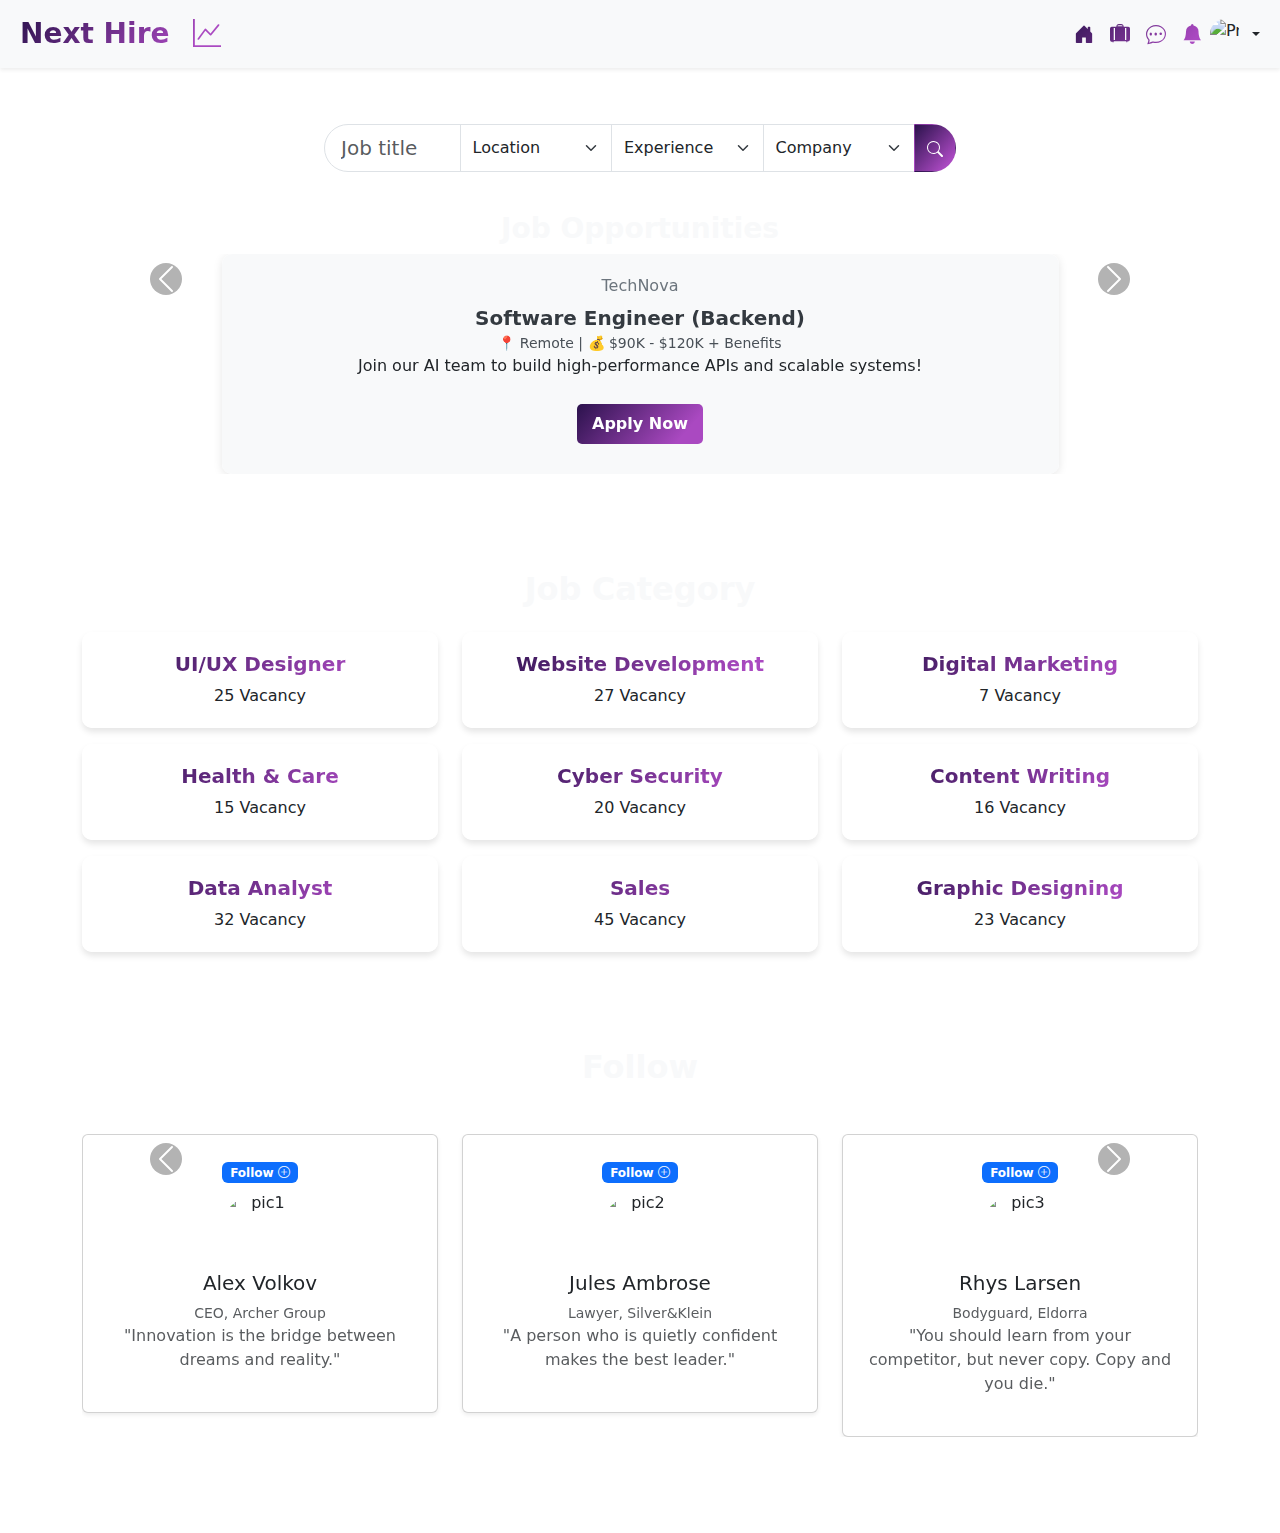
==== FrontEnd/Home-restyle/restyle.html @ b0c27ccc "Merge pull request #3 from Annesha-Pal/frontend-branch" ====
<!DOCTYPE html>
<html lang="en">
  <head>
    <meta charset="UTF-8" />
    <meta name="viewport" content="width=device-width, initial-scale=1.0" />
    <title>Home Page</title>

    <link
      href="https://cdn.jsdelivr.net/npm/bootstrap@5.3.0/dist/css/bootstrap.min.css"
      rel="stylesheet"
    />
    <link rel="stylesheet" href="restyle.css" />
    <link rel="icon" type="image/png" href="Favicon- Next Hire.png" />
    <link
      rel="stylesheet"
      href="https://cdn.jsdelivr.net/npm/bootstrap-icons@1.11.3/font/bootstrap-icons.min.css"
    />
    <link
      href="https://cdn.jsdelivr.net/npm/bootstrap@5.3.3/dist/css/bootstrap.min.css"
      rel="stylesheet"
      integrity="sha384-QWTKZyjpPEjISv5WaRU9OFeRpok6YctnYmDr5pNlyT2bRjXh0JMhjY6hW+ALEwIH"
      crossorigin="anonymous"
    />

    <link
      rel="stylesheet"
      href="https://cdnjs.cloudflare.com/ajax/libs/bootstrap/5.3.3/css/bootstrap-grid.min.css"
      integrity="sha512-i1b/nzkVo97VN5WbEtaPebBG8REvjWeqNclJ6AItj7msdVcaveKrlIIByDpvjk5nwHjXkIqGZscVxOrTb9tsMA=="
      crossorigin="anonymous"
      referrerpolicy="no-referrer"
    />
  </head>
  <body>
    <!-- Header Section-->

    <nav class="navbar navbar-expand-lg navbar-light bg-light shadow-sm p-2">
      <div class="container-fluid">
        <!-- Brand and Logo -->
        <div class="d-flex align-items-center" id="next-logo">
          <a class="navbar-brand fw-bold fs-3" href="#">Next Hire</a>
          <i class="bi bi-graph-up fs-3 text-primary ms-2"></i>
        </div>

        <!-- Mobile Toggle Button -->
        <button
          class="navbar-toggler"
          type="button"
          data-bs-toggle="collapse"
          data-bs-target="#navbarNav"
        >
          <span class="navbar-toggler-icon"></span>
        </button>

        <!-- Navbar Links -->
        <div class="collapse navbar-collapse" id="navbarNav">
          <ul class="navbar-nav ms-auto" id="icons">
            <li class="nav-item">
              <a class="nav-link" href="#"
                ><i class="bi bi-house-door-fill fs-5"></i
              ></a>
            </li>
            <li class="nav-item">
              <a class="nav-link" href="#"
                ><i class="bi bi-suitcase-lg-fill fs-5"></i
              ></a>
            </li>
            <li class="nav-item">
              <a class="nav-link" href="#"
                ><i class="bi bi-chat-dots fs-5"></i
              ></a>
            </li>
            <li class="nav-item">
              <a class="nav-link" href="#"
                ><i class="bi bi-bell-fill fs-5"></i
              ></a>
            </li>
          </ul>

          <!-- Profile Dropdown -->
          <div class="dropdown">
            <a
              class="nav-link dropdown-toggle d-flex align-items-center"
              href="#"
              id="profileDropdown"
              role="button"
              data-bs-toggle="dropdown"
            >
              <img
                src="https://img.freepik.com/premium-vector/default-avatar-profile-icon-social-media-user-image-gray-avatar-icon-blank-profile-silhouette-vector-illustration_561158-3383.jpg"
                class="rounded-circle me-2"
                alt="Profile"
                width="30"
                height="30"
              />
            </a>

            <ul class="dropdown-menu dropdown-menu-end">
              <li>
                <a class="dropdown-item" href="#"
                  ><i class="bi bi-person-circle me-2"></i> My Profile</a
                >
              </li>
              <li>
                <a class="dropdown-item" href="#"
                  ><i class="bi bi-heart me-2"></i> Watchlist</a
                >
              </li>
              <li>
                <a class="dropdown-item" href="#"
                  ><i class="bi bi-plus-circle me-2"></i> Post a Job</a
                >
              </li>
              <li>
                <a class="dropdown-item" href="#"
                  ><i class="bi bi-qr-code me-2"></i> Manage Account</a
                >
              </li>
              <li>
                <a class="dropdown-item" href="#"
                  ><i class="bi bi-shield-check me-2"></i> Privacy and
                  Cookies</a
                >
              </li>
              <li>
                <a class="dropdown-item" href="#"
                  ><i class="bi bi-patch-check me-2"></i> Buy a Plan</a
                >
              </li>
              <li>
                <a class="dropdown-item" href="#"
                  ><i class="bi bi-info-circle me-2"></i> Help</a
                >
              </li>
              <li>
                <a class="dropdown-item" href="#"
                  ><i class="bi bi-gear me-2"></i> Settings</a
                >
              </li>
              <li>
                <a class="dropdown-item text-danger" href="#" id="danger"
                  ><i class="bi bi-box-arrow-right me-2"></i> Logout</a
                >
              </li>
            </ul>
          </div>
        </div>
      </div>
    </nav>

    <!--Search box-->
    <div class="middlebody p-2">
      <div class="jobsearch mt-5">
        <form class="search-bar">
          <div class="input-group w-50 mx-auto">
            <input
              type="search"
              id="job-control"
              class="form-control form-control-lg"
              name="from"
              placeholder="Job title"
            />
            <select
              class="form-select"
              id="locationSelect"
              aria-labelledby="locationLabel"
            >
              <option selected disabled>Location</option>
              <option value="1">India</option>
              <option value="2">London</option>
              <option value="3">New York</option>
              <option value="4">Canada</option>
              <option value="5">America</option>
              <option value="6">China</option>
              <option value="7">Australia</option>
            </select>
            <select
              class="form-select"
              id="experienceSelect"
              aria-labelledby="experienceLabel"
            >
              <option selected disabled>Experience</option>
              <option value="1">Freshers</option>
              <option value="2">1-9 Year</option>
              <option value="3">9-15 Years</option>
              <option value="4">15+ Years</option>
              <option value="5">25+ Years</option>
              <option value="6">35+ Years</option>
            </select>
            <select
              class="form-select"
              id="companySelect"
              aria-labelledby="companyLabel"
            >
              <option selected disabled>Company</option>
              <option value="1">Google</option>
              <option value="2">Apple</option>
              <option value="3">Microsoft</option>
              <option value="4">Tesla</option>
              <option value="5">Amazon</option>
              <option value="6">NVIDIA</option>
              <option value="7">IBM</option>
              <option value="8">Adobe</option>
            </select>
            <button class="btn btn-outine-light" id="search-icon">
              <svg
                xmlns="http://www.w3.org/2000/svg"
                width="16"
                height="16"
                fill="currentColor"
                class="bi bi-search"
                viewBox="0 0 16 16"
              >
                <path
                  d="M11.742 10.344a6.5 6.5 0 1 0-1.397 1.398h-.001q.044.06.098.115l3.85 3.85a1 1 0 0 0 1.415-1.414l-3.85-3.85a1 1 0 0 0-.115-.1zM12 6.5a5.5 5.5 0 1 1-11 0 5.5 5.5 0 0 1 11 0"
                />
              </svg>
            </button>
          </div>
          <div id="alert-message"></div>
        </form>

        <div id="alert-message"></div>
      </div>

      <!-- First Section -->
      <div class="container carousel-container">
        <h3 class="text-center fw-bold text-light">Job Opportunities</h3>

        <div id="jobCarousel" class="carousel slide" data-bs-ride="carousel">
          <div class="carousel-inner">
            <!-- Slide 1 -->
            <div class="carousel-item active">
              <div class="d-flex justify-content-center">
                <div class="job-card w-75">
                  <div class="company-name">TechNova</div>
                  <div class="job-title">Software Engineer (Backend)</div>
                  <div class="job-details">
                    📍 Remote | 💰 $90K - $120K + Benefits
                  </div>
                  <p>
                    Join our AI team to build high-performance APIs and scalable
                    systems!
                  </p>
                  <a href="#" class="apply-btn">Apply Now</a>
                </div>
              </div>
            </div>

            <!-- Slide 2 -->
            <div class="carousel-item">
              <div class="d-flex justify-content-center">
                <div class="job-card w-75">
                  <div class="company-name">CreativeLabs</div>
                  <div class="job-title">UI/UX Designer</div>
                  <div class="job-details">
                    📍 New York, NY (Hybrid) | 💰 $70K - $90K
                  </div>
                  <p>
                    Craft intuitive and user-friendly experiences for mobile and
                    web applications.
                  </p>
                  <a href="#" class="apply-btn">Apply Now</a>
                </div>
              </div>
            </div>

            <!-- Slide 3 -->
            <div class="carousel-item">
              <div class="d-flex justify-content-center">
                <div class="job-card w-75">
                  <div class="company-name">FinTech Hub</div>
                  <div class="job-title">Product Manager</div>
                  <div class="job-details">
                    📍 Remote | 💰 Competitive + Stock Options
                  </div>
                  <p>
                    Lead our product roadmap and drive innovation in financial
                    solutions.
                  </p>
                  <a href="#" class="apply-btn">Apply Now</a>
                </div>
              </div>
            </div>
          </div>

          <!-- Navigation Buttons -->
          <button
            class="carousel-control-prev"
            type="button"
            data-bs-target="#jobCarousel"
            data-bs-slide="prev"
            title="Previous job"
            aria-label="Previous job opportunity"
          >
            <span class="carousel-control-prev-icon" aria-hidden="true"></span>
            <span class="visually-hidden">Previous</span>
          </button>
          <button
            class="carousel-control-next"
            type="button"
            data-bs-target="#jobCarousel"
            data-bs-slide="next"
            title="Next job"
            aria-label="Next job opportunity"
          >
            <span class="carousel-control-next-icon" aria-hidden="true"></span>
            <span class="visually-hidden">Next</span>
          </button>
        </div>
      </div>
    </div>

    <!-- Second Section -->

    <div class="container text-center mt-5">
      <h2>
        <span class="text-light fw-bold">Job</span>
        <span class="text-light fw-bold">Category</span>
      </h2>
      <div class="jobopening">
        <div class="row mt-4">
          <div class="col-md-4">
            <div class="job-box">
              <h5>UI/UX Designer</h5>
              <p>25 Vacancy</p>
            </div>
          </div>
          <div class="col-md-4">
            <div class="job-box">
              <h5>Website Development</h5>
              <p>27 Vacancy</p>
            </div>
          </div>
          <div class="col-md-4">
            <div class="job-box">
              <h5>Digital Marketing</h5>
              <p>7 Vacancy</p>
            </div>
          </div>
        </div>

        <div class="row mt-3">
          <div class="col-md-4">
            <div class="job-box">
              <h5>Health & Care</h5>
              <p>15 Vacancy</p>
            </div>
          </div>
          <div class="col-md-4">
            <div class="job-box">
              <h5>Cyber Security</h5>
              <p>20 Vacancy</p>
            </div>
          </div>
          <div class="col-md-4">
            <div class="job-box">
              <h5>Content Writing</h5>
              <p>16 Vacancy</p>
            </div>
          </div>
        </div>

        <div class="row mt-3">
          <div class="col-md-4">
            <div class="job-box">
              <h5>Data Analyst</h5>
              <p>32 Vacancy</p>
            </div>
          </div>
          <div class="col-md-4">
            <div class="job-box">
              <h5>Sales</h5>
              <p>45 Vacancy</p>
            </div>
          </div>
          <div class="col-md-4">
            <div class="job-box">
              <h5>Graphic Designing</h5>
              <p>23 Vacancy</p>
            </div>
          </div>
        </div>
      </div>
    </div>

    <!--Third Section-->

    <section id="testimonials" class="py-5">
      <div class="container py-5">
        <div class="text-center mb-5">
          <h2 class="fw-bold text-light">Follow</h2>
        </div>

        <div id="ceoCarousel" class="carousel slide" data-bs-ride="carousel">
          <div class="carousel-inner">
            <!-- Slide 1 -->
            <div class="carousel-item active">
              <div class="row text-center">
                <div class="col-md-4">
                  <div class="card p-4 shadow-sm">
                    <div class="follow">
                      <span class="badge bg-primary mb-2"
                        >Follow <i class="bi bi-plus-circle"></i
                      ></span>
                    </div>
                    <img
                      class="testimonial-img mx-auto d-block"
                      src="https://i.pinimg.com/736x/29/3a/95/293a95ac45fab6249c593bdff49ee894.jpg"
                      alt="pic1"
                    />
                    <h5>Alex Volkov</h5>
                    <small class="text-muted">CEO, Archer Group</small>
                    <p class="text-muted">
                      "Innovation is the bridge between dreams and reality."
                    </p>
                  </div>
                </div>

                <div class="col-md-4">
                  <div class="card p-4 shadow-sm">
                    <div class="follow">
                      <span class="badge bg-primary mb-2"
                        >Follow <i class="bi bi-plus-circle"></i
                      ></span>
                    </div>
                    <img
                      class="testimonial-img mx-auto d-block"
                      src="https://i.pinimg.com/736x/16/a9/b9/16a9b9f6146fd0358ff0eb1397890c70.jpg"
                      alt="pic2"
                    />
                    <h5>Jules Ambrose</h5>
                    <small class="text-muted">Lawyer, Silver&Klein</small>
                    <p class="text-muted">
                      "A person who is quietly confident makes the best leader."
                    </p>
                  </div>
                </div>

                <div class="col-md-4">
                  <div class="card p-4 shadow-sm">
                    <div class="follow">
                      <span class="badge bg-primary mb-2"
                        >Follow <i class="bi bi-plus-circle"></i
                      ></span>
                    </div>
                    <img
                      class="testimonial-img mx-auto d-block"
                      src="https://i.pinimg.com/236x/a6/40/33/a640337a30c0c2589169a8749830610a.jpg"
                      alt="pic3"
                    />
                    <h5>Rhys Larsen</h5>
                    <small class="text-muted">Bodyguard, Eldorra</small>
                    <p class="text-muted">
                      "You should learn from your competitor, but never copy.
                      Copy and you die."
                    </p>
                  </div>
                </div>
              </div>
            </div>

            <!-- Slide 2 -->
            <div class="carousel-item">
              <div class="row text-center">
                <div class="col-md-4">
                  <div class="card p-4 shadow-sm">
                    <div class="follow">
                      <span class="badge bg-primary mb-2"
                        >Follow <i class="bi bi-plus-circle"></i
                      ></span>
                    </div>
                    <img
                      class="testimonial-img mx-auto d-block"
                      src="https://i.pinimg.com/736x/1b/91/c8/1b91c828b016749e88a0ec19992e8900.jpg"
                      alt="pic4"
                    />
                    <h5>Christian Harper</h5>
                    <small class="text-muted">CEO, Harper Security</small>
                    <p class="text-muted">
                      "Success is built on persistence, not luck."
                    </p>
                  </div>
                </div>

                <div class="col-md-4">
                  <div class="card p-4 shadow-sm">
                    <div class="follow">
                      <span class="badge bg-primary mb-2"
                        >Follow <i class="bi bi-plus-circle"></i
                      ></span>
                    </div>
                    <img
                      class="testimonial-img mx-auto d-block"
                      src="https://encrypted-tbn0.gstatic.com/images?q=tbn:ANd9GcQ3Xku0Yh4G8Z2k4GSCGMnnp_3qO_URsT-rHQ&s"
                      alt="pic5"
                    />
                    <h5>Dante Russo</h5>
                    <small class="text-muted">CEO, Russo Group</small>
                    <p class="text-muted">
                      "Every setback is a setup for a comeback."
                    </p>
                  </div>
                </div>

                <div class="col-md-4">
                  <div class="card p-4 shadow-sm">
                    <div class="follow">
                      <span class="badge bg-primary mb-2"
                        >Follow <i class="bi bi-plus-circle"></i
                      ></span>
                    </div>
                    <img
                      class="testimonial-img mx-auto d-block"
                      src="https://i.pinimg.com/736x/9e/5c/7b/9e5c7b209dc709dcc4f5608930e93a11.jpg"
                      alt="pic6"
                    />
                    <h5>Zade Meadows</h5>
                    <small class="text-muted">CEO ,Z Organisation</small>
                    <p class="text-muted">
                      "A leader is someone who brings people together."
                    </p>
                  </div>
                </div>
              </div>
            </div>
          </div>

          <!-- Carousel Controls -->
          <button
            class="carousel-control-prev"
            type="button"
            data-bs-target="#ceoCarousel"
            data-bs-slide="prev"
          >
            <span class="carousel-control-prev-icon" aria-hidden="true"></span>
          </button>
          <button
            class="carousel-control-next"
            type="button"
            data-bs-target="#ceoCarousel"
            data-bs-slide="next"
          >
            <span class="carousel-control-next-icon" aria-hidden="true"></span>
          </button>
        </div>
      </div>
    </section>

    <!--Fourth section-->

    <script src="https://cdn.jsdelivr.net/npm/bootstrap@5.3.0/dist/js/bootstrap.bundle.min.js"></script>
    <script src="https://kit.fontawesome.com/a076d05399.js"></script>
    <script src="https://cdnjs.cloudflare.com/ajax/libs/gsap/3.12.2/gsap.min.js"></script>
    <script src="restyle.js"></script>
  </body>
</html>
---- FrontEnd/Home-restyle/restyle.css ----
body {
  font-family: "Poppins", sans-serif;
}
.heading {
  width: 100vw;
  display: flex;
  justify-content: space-between;
}

#next-logo,
#icons {
  background: rgb(43, 18, 76);
  background: linear-gradient(
    131deg,
    rgba(43, 18, 76, 1) 0%,
    rgba(170, 73, 193, 1) 83%
  );
  -webkit-background-clip: text;
  -webkit-text-fill-color: transparent;
}
#search-icon {
  background: rgb(43, 18, 76);
  background: linear-gradient(
    131deg,
    rgba(43, 18, 76, 1) 0%,
    rgba(170, 73, 193, 1) 83%
  );
  color: white;
}
.search-bar .form-control,
.search-bar .form-select {
  border-radius: 50px 0 0 50px;
}

.search-bar .btn {
  border-radius: 0 25px 25px 0;
}

.carousel-container {
  max-width: 800px;
  margin: auto;
  padding: 40px 0;
}
.job-card {
  background: #f8f9faf8;
  padding: 20px;
  border-radius: 10px;
  text-align: center;
  min-height: 220px;
  box-shadow: 0px 2px 10px rgba(0, 0, 0, 0.1);
}
.job-title {
  font-size: 20px;
  font-weight: bold;
  color: #343a40;
}
#danger:hover {
  background-color: rgba(255, 0, 0, 0.422);
}
.company-name {
  font-size: 16px;
  color: #6c757d;
  margin-bottom: 5px;
}
.job-details {
  font-size: 14px;
  color: #495057;
}
.apply-btn {
  background: rgb(43, 18, 76);
  background: linear-gradient(
    131deg,
    rgba(43, 18, 76, 1) 0%,
    rgba(170, 73, 193, 1) 83%
  );
  color: white;
  padding: 8px 15px;
  border: none;
  border-radius: 5px;
  text-decoration: none;
  display: inline-block;
  margin-top: 10px;
  font-weight: bold;
}
.apply-btn:hover {
  background-color: #0056b3;
}
.carousel-control-prev,
.carousel-control-next {
  width: 40px;
  height: 50px;
  display: flex;
  justify-content: center;
  align-items: center;
}
.carousel-control-prev-icon,
.carousel-control-next-icon {
  color: white;
}
.carousel-item {
  transition: transform 0.8s ease-in-out, opacity 0.8s ease-in-out;
}
body {
  height: 100vh;
  background-image: url("https://images.pexels.com/photos/3183183/pexels-photo-3183183.jpeg?auto=compress&cs=tinysrgb&w=1260&h=750&dpr=2");
  background-size: cover;
  background-position: center;
  background-repeat: no-repeat;
  background-attachment: fixed;
}

.job-box {
  background: #fffffffa;
  padding: 20px;
  border-radius: 10px;
  box-shadow: 0 4px 6px rgba(0, 0, 0, 0.1);
  text-align: center;
}

.job-box h5 {
  background: rgb(43, 18, 76);
  background: linear-gradient(
    131deg,
    rgba(43, 18, 76, 1) 0%,
    rgba(170, 73, 193, 1) 83%
  );
  -webkit-background-clip: text;
  -webkit-text-fill-color: transparent;
  font-weight: bold;
}

.job-box p {
  margin: 0;
}

.job-box:hover {
  box-shadow: 0 12px 12px 12px rgba(0, 0, 0, 0.2);
  background: rgba(184, 180, 180, 0.409);

  color: black;
}

.job-box:hover p {
  color: #fff;
}
.testimonial-img {
  width: 80px;
  height: 80px;
  border-radius: 50%;
  object-fit: cover;
}
.carousel-control-prev-icon,
.carousel-control-next-icon {
  background-color: rgba(0, 0, 0, 0.596);
  border-radius: 50%;
}
#alert-message {
  position: absolute;
  background-color: #ffdddd;
  left: 45%;
  color: rgb(234, 60, 60);
  padding: 5px 10px;
  border: 1px solid red;
  border-radius: 5px;
  font-size: 10px;
  margin-top: 5px;
  display: none;
  align-items: center;
}
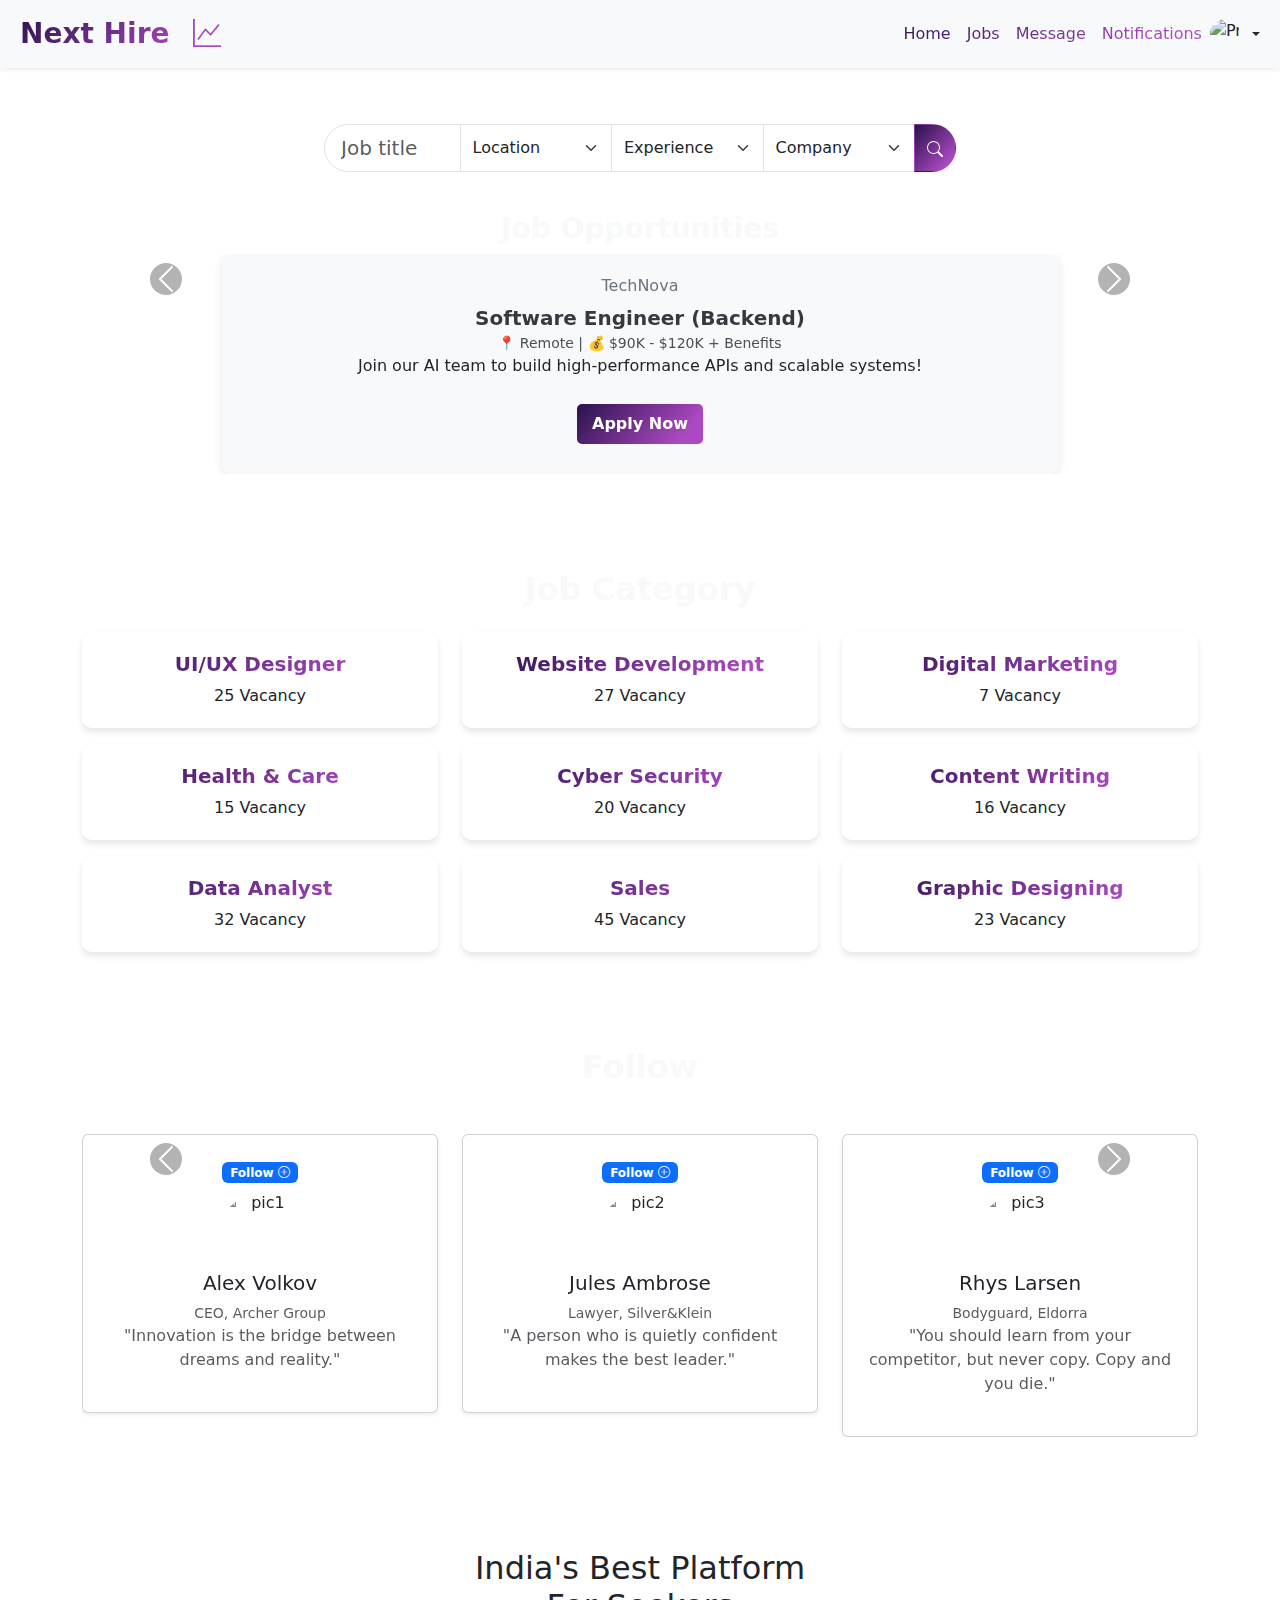
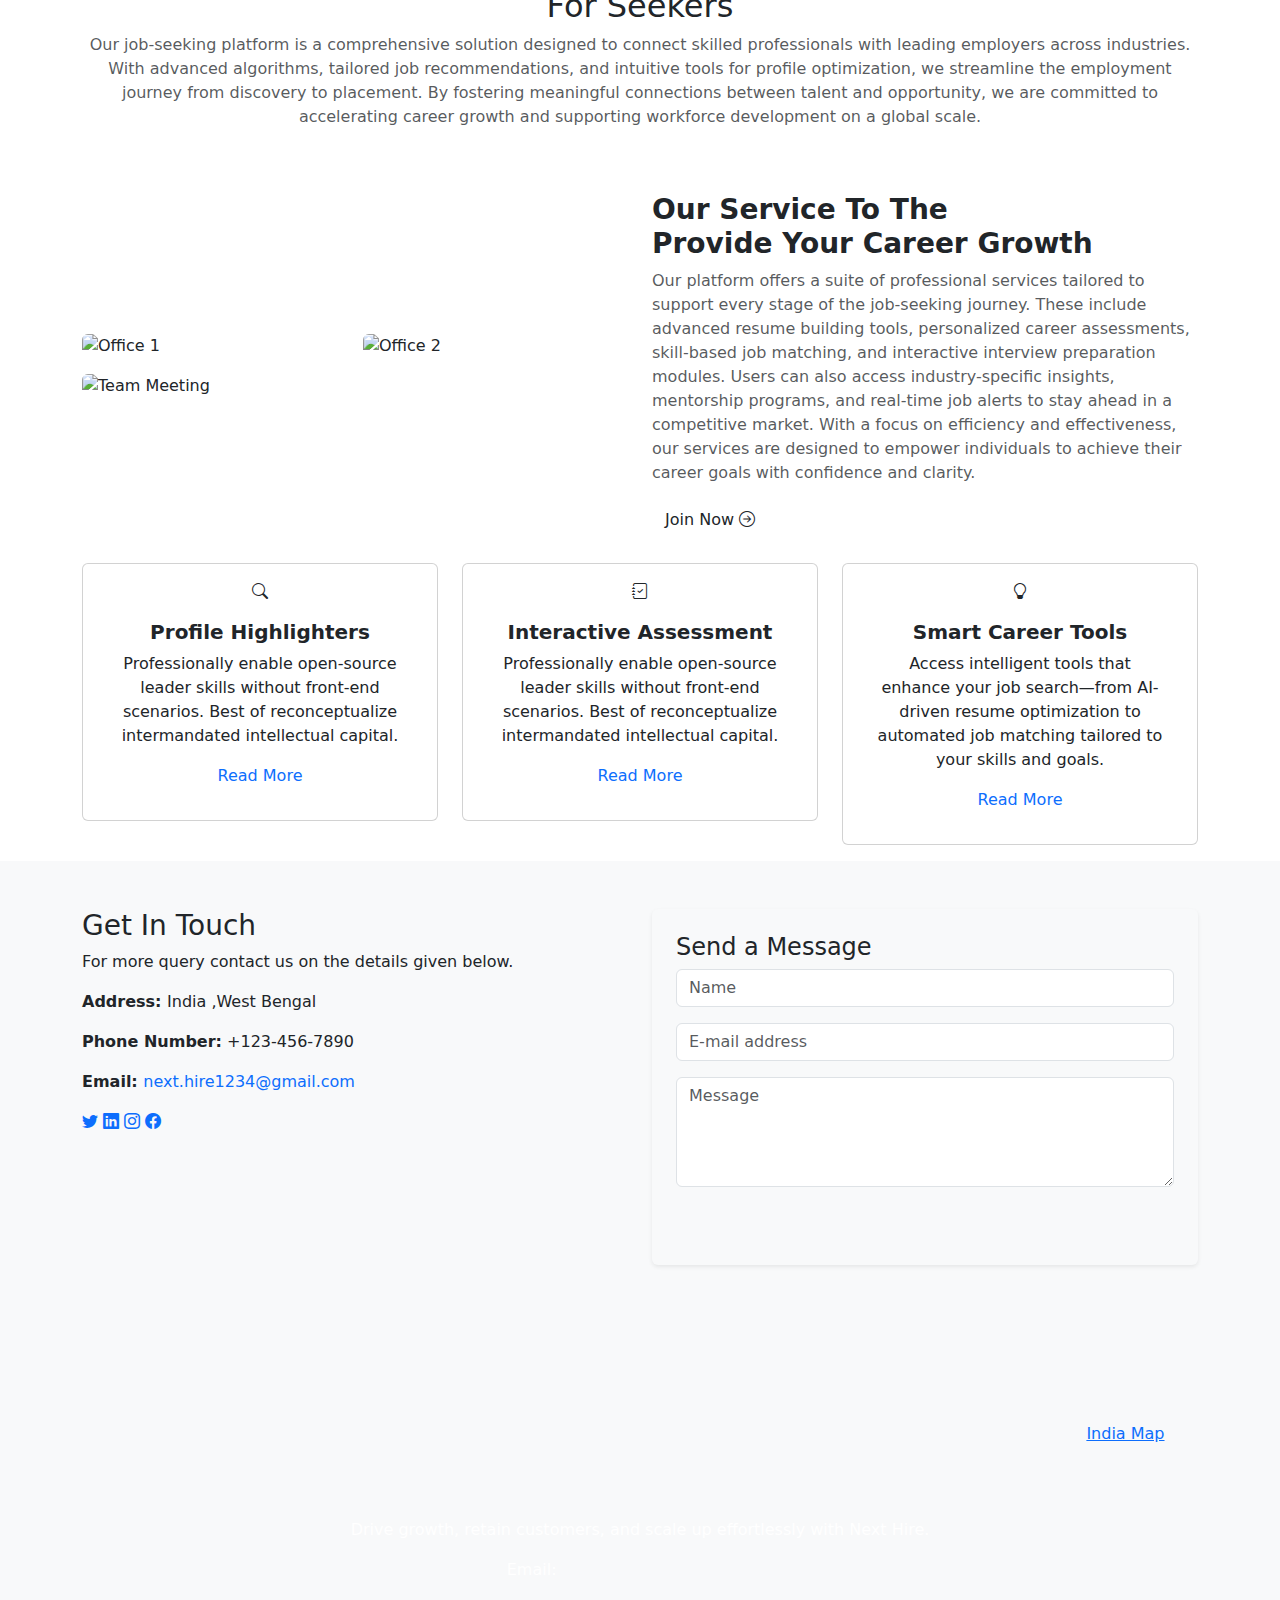
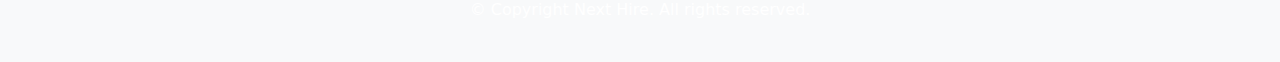
==== commit 833541fe: "Update restyle.html" ====
--- a/FrontEnd/Home-restyle/restyle.html
+++ b/FrontEnd/Home-restyle/restyle.html
@@ -32,8 +32,10 @@
   </head>
   <body>
     <!-- Header Section-->
-
-    <nav class="navbar navbar-expand-lg navbar-light bg-light shadow-sm p-2">
+    <nav
+      class="navbar navbar-expand-lg navbar-light bg-light shadow-sm p-2"
+      id="headering"
+    >
       <div class="container-fluid">
         <!-- Brand and Logo -->
         <div class="d-flex align-items-center" id="next-logo">
@@ -55,24 +57,16 @@
         <div class="collapse navbar-collapse" id="navbarNav">
           <ul class="navbar-nav ms-auto" id="icons">
             <li class="nav-item">
-              <a class="nav-link" href="#"
-                ><i class="bi bi-house-door-fill fs-5"></i
-              ></a>
+              <a class="nav-link" href="#">Home</a>
             </li>
             <li class="nav-item">
-              <a class="nav-link" href="#"
-                ><i class="bi bi-suitcase-lg-fill fs-5"></i
-              ></a>
+              <a class="nav-link" href="../Browse-Jobs/browse.html">Jobs</a>
             </li>
             <li class="nav-item">
-              <a class="nav-link" href="#"
-                ><i class="bi bi-chat-dots fs-5"></i
-              ></a>
+              <a class="nav-link" href="#footer">Message</a>
             </li>
             <li class="nav-item">
-              <a class="nav-link" href="#"
-                ><i class="bi bi-bell-fill fs-5"></i
-              ></a>
+              <a class="nav-link" href="#">Notifications</a>
             </li>
           </ul>
 
@@ -216,7 +210,6 @@
               </svg>
             </button>
           </div>
-          <div id="alert-message"></div>
         </form>
 
         <div id="alert-message"></div>
@@ -548,6 +541,243 @@
 
     <!--Fourth section-->
 
+    <div class="container py-3">
+      <!-- Heading and CTA -->
+      <div class="CTA">
+        <div class="row mb-5">
+          <div class="col text-center">
+            <h2 class="section-title">
+              India's Best <span class="highlight-purple">Platform</span><br />
+              For Seekers
+            </h2>
+            <p class="text-muted">
+              Our job-seeking platform is a comprehensive solution designed to
+              connect skilled professionals with leading employers across
+              industries. With advanced algorithms, tailored job
+              recommendations, and intuitive tools for profile optimization, we
+              streamline the employment journey from discovery to placement. By
+              fostering meaningful connections between talent and opportunity,
+              we are committed to accelerating career growth and supporting
+              workforce development on a global scale.
+            </p>
+          </div>
+        </div>
+
+        <!-- Image Grid and Text -->
+        <div class="row align-items-center">
+          <div class="col-md-6">
+            <div class="row g-3">
+              <div class="col-6">
+                <img
+                  src="https://images.unsplash.com/photo-1604328699206-5f24c5ed8dd4?q=80&w=2071&auto=format&fit=crop&ixlib=rb-4.0.3&ixid=M3wxMjA3fDB8MHxwaG90by1wYWdlfHx8fGVufDB8fHx8fA%3D%3D"
+                  class="img-fluid rounded"
+                  alt="Office 1"
+                />
+              </div>
+              <div class="col-6">
+                <img
+                  src="https://images.unsplash.com/photo-1606857521015-7f9fcf423740?q=80&w=2070&auto=format&fit=crop&ixlib=rb-4.0.3&ixid=M3wxMjA3fDB8MHxwaG90by1wYWdlfHx8fGVufDB8fHx8fA%3D%3D"
+                  class="img-fluid rounded"
+                  alt="Office 2"
+                />
+              </div>
+              <div class="col-12">
+                <img
+                  src="https://plus.unsplash.com/premium_photo-1661331603643-e5d639f4e10a?q=80&w=2070&auto=format&fit=crop&ixlib=rb-4.0.3&ixid=M3wxMjA3fDB8MHxwaG90by1wYWdlfHx8fGVufDB8fHx8fA%3D%3D"
+                  class="img-fluid rounded"
+                  alt="Team Meeting"
+                />
+              </div>
+            </div>
+          </div>
+
+          <div class="col-md-6">
+            <h3 class="fw-bold">
+              Our Service To The<br />
+              Provide Your <span class="highlight-purple">Career Growth</span>
+            </h3>
+            <p class="text-muted">
+              Our platform offers a suite of professional services tailored to
+              support every stage of the job-seeking journey. These include
+              advanced resume building tools, personalized career assessments,
+              skill-based job matching, and interactive interview preparation
+              modules. Users can also access industry-specific insights,
+              mentorship programs, and real-time job alerts to stay ahead in a
+              competitive market. With a focus on efficiency and effectiveness,
+              our services are designed to empower individuals to achieve their
+              career goals with confidence and clarity.
+            </p>
+            <a href="#" class="btn btn-outine-light" id="join-now"
+              >Join Now <i class="bi bi-arrow-right-circle"></i>
+            </a>
+          </div>
+        </div>
+      </div>
+
+      <!-- First Row - Cards -->
+      <div class="row mt-4 text-center justify-content-center">
+        <div class="col-md-4">
+          <div class="card p-3">
+            <i class="bi bi-search" id="icon-assesment"></i>
+            <div class="card-body">
+              <h5 class="card-title fw-bold" id="interactive-profile">
+                Profile Highlighters
+              </h5>
+              <p class="card-text">
+                Professionally enable open-source leader skills without
+                front-end scenarios. Best of reconceptualize intermandated
+                intellectual capital.
+              </p>
+              <a href="#" class="text-decoration-none" id="link-read"
+                >Read More</a
+              >
+            </div>
+          </div>
+        </div>
+
+        <div class="col-md-4">
+          <div class="card p-3">
+            <i class="bi bi-journal-check" id="icon-assesment"></i>
+            <div class="card-body">
+              <h5 class="card-title fw-bold" id="interactive-profile">
+                Interactive Assessment
+              </h5>
+              <p class="card-text">
+                Professionally enable open-source leader skills without
+                front-end scenarios. Best of reconceptualize intermandated
+                intellectual capital.
+              </p>
+              <a href="#" class="text-decoration-none" id="link-read"
+                >Read More</a
+              >
+            </div>
+          </div>
+        </div>
+
+        <div class="col-md-4">
+          <div class="card p-3">
+            <i class="bi bi-lightbulb" id="icon-assesment"></i>
+            <div class="card-body">
+              <h5 class="card-title fw-bold" id="interactive-profile">
+                Smart Career Tools
+              </h5>
+              <p class="card-text">
+                Access intelligent tools that enhance your job search—from
+                AI-driven resume optimization to automated job matching tailored
+                to your skills and goals.
+              </p>
+              <a href="#" class="text-decoration-none" id="link-read"
+                >Read More</a
+              >
+            </div>
+          </div>
+        </div>
+      </div>
+    </div>
+
+    <!--Footer-->
+
+    <div class="footer-section bg-light" id="footer">
+      <section class="contact-section py-5">
+        <div class="container">
+          <div class="row">
+            <!-- Contact Info -->
+            <div class="col-md-6">
+              <h3 id="Frequently">Get In Touch</h3>
+              <p>For more query contact us on the details given below.</p>
+              <p><strong>Address: </strong> India ,West Bengal</p>
+              <p id="phone"><strong>Phone Number:</strong> +123-456-7890</p>
+              <p>
+                <strong>Email: </strong
+                ><a
+                  href="next.hire1234@gmail.com"
+                  class="text-decoration-none"
+                  id="email-id"
+                  >next.hire1234@gmail.com</a
+                >
+              </p>
+              <div class="social-icons">
+                <a href="#"><i class="bi bi-twitter text-primary"></i></a>
+                <a href="#"><i class="bi bi-linkedin text-primary"></i></a>
+                <a href="#"><i class="bi bi-instagram" id="insta"></i></a>
+                <a href="#"><i class="bi bi-facebook text-primary"></i></a>
+              </div>
+            </div>
+            <div class="col-md-6">
+              <div class="contact-form bg-light p-4 rounded shadow-sm">
+                <h4>Send a Message</h4>
+                <form>
+                  <div class="mb-3">
+                    <input
+                      type="text"
+                      class="form-control"
+                      placeholder="Name"
+                    />
+                  </div>
+                  <div class="mb-3">
+                    <input
+                      type="email"
+                      class="form-control"
+                      placeholder="E-mail address"
+                    />
+                  </div>
+                  <div class="mb-3">
+                    <textarea
+                      class="form-control"
+                      rows="4"
+                      placeholder="Message"
+                    ></textarea>
+                  </div>
+                  <button
+                    type="submit"
+                    class="btn btn-outline-light w-100"
+                    id="get-started"
+                  >
+                    Submit
+                  </button>
+                </form>
+              </div>
+            </div>
+          </div>
+
+          <!-- Map -->
+          <div class="row mt-4">
+            <div class="col-12">
+              <div class="mapouter">
+                <div class="gmap_canvas">
+                  <iframe
+                    class="gmap_iframe"
+                    width="90%"
+                    frameborder="0"
+                    scrolling="no"
+                    marginheight="0"
+                    marginwidth="0"
+                    src="https://maps.google.com/maps?width=440&amp;height=254&amp;hl=en&amp;q=India&amp;t=k&amp;z=16&amp;ie=UTF8&amp;iwloc=B&amp;output=embed"
+                  ></iframe
+                  ><a href="https://sprunkin.com/">India Map</a>
+                </div>
+              </div>
+            </div>
+          </div>
+        </div>
+      </section>
+      <footer class="footer text-white py-4">
+        <div class="container text-center">
+          <p>
+            Drive growth, retain customers, and scale up effortlessly with Next
+            Hire.
+          </p>
+          <p>
+            Email:
+            <a href="next.hire1234@gmail.com" class="text-light"
+              >next.hire1234@gmail.com</a
+            >
+          </p>
+          <p>© Copyright Next Hire. All rights reserved.</p>
+        </div>
+      </footer>
+    </div>
+
     <script src="https://cdn.jsdelivr.net/npm/bootstrap@5.3.0/dist/js/bootstrap.bundle.min.js"></script>
     <script src="https://kit.fontawesome.com/a076d05399.js"></script>
     <script src="https://cdnjs.cloudflare.com/ajax/libs/gsap/3.12.2/gsap.min.js"></script>
